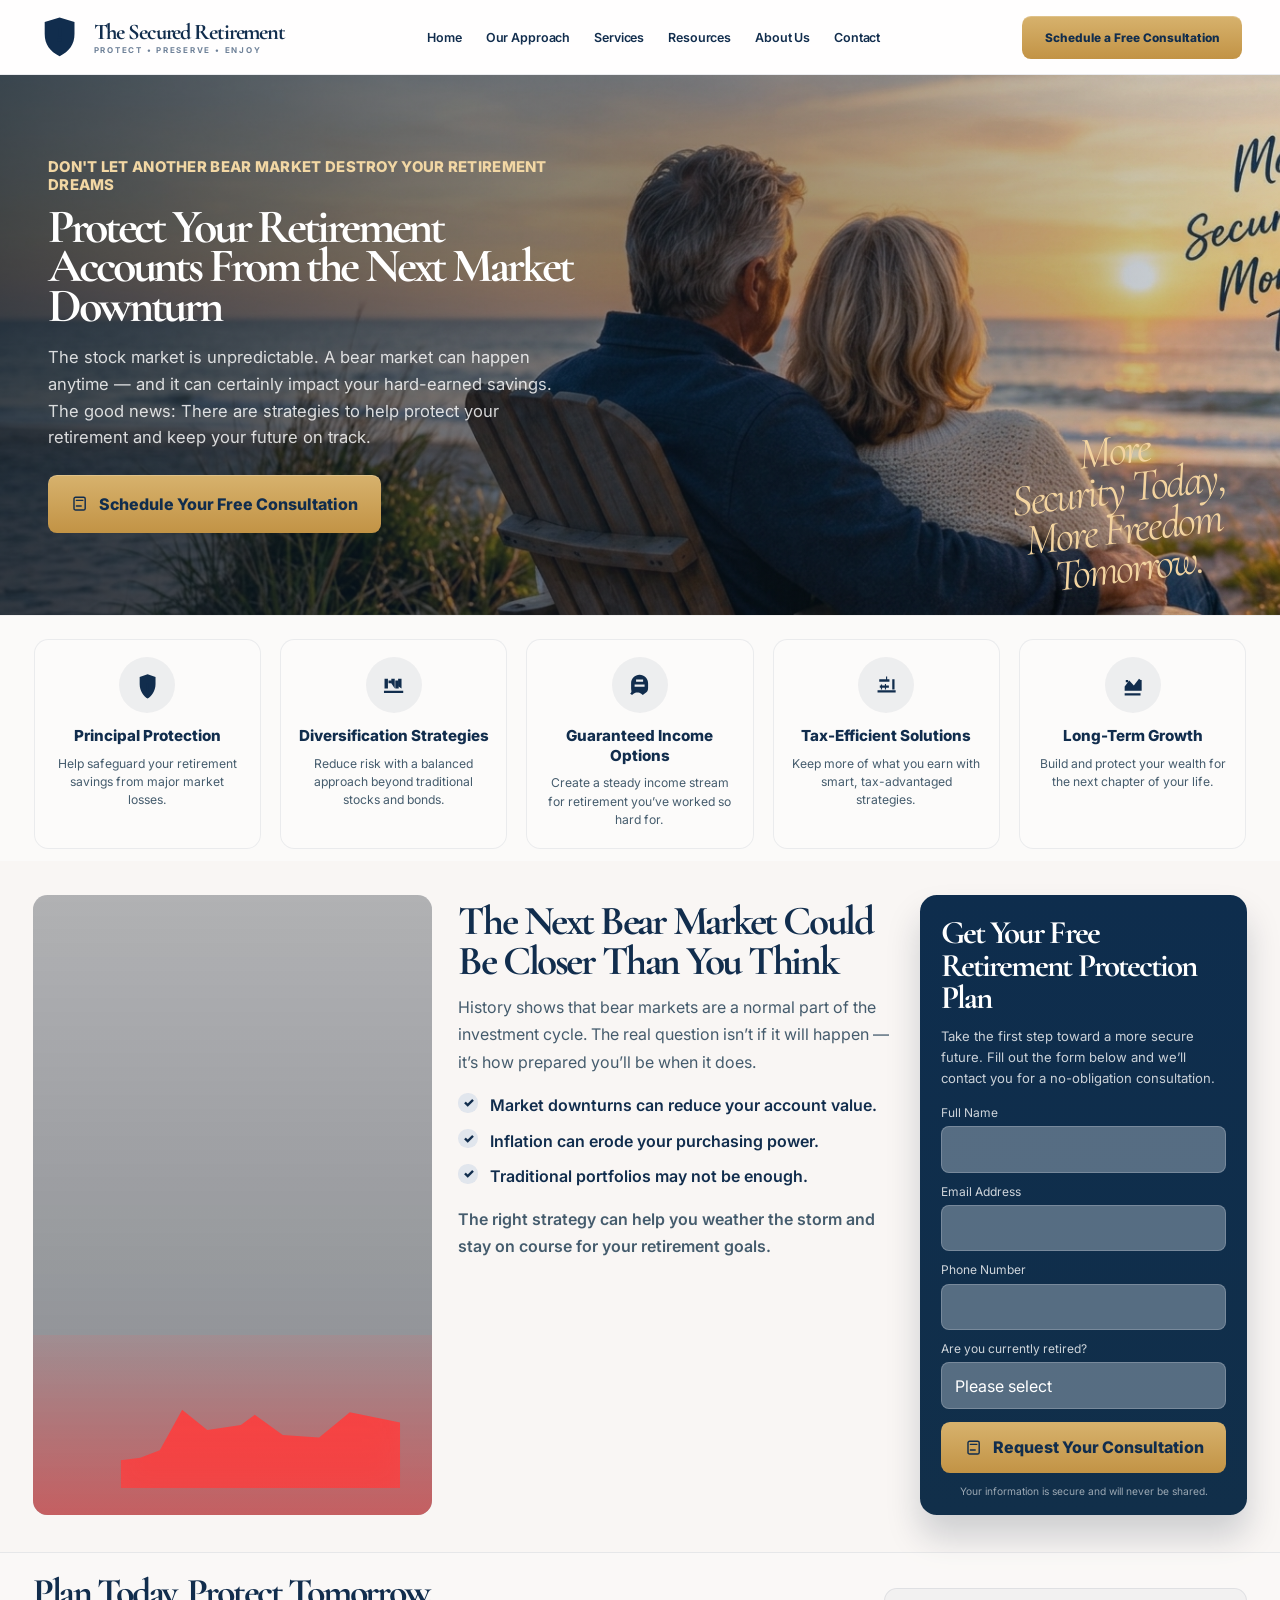
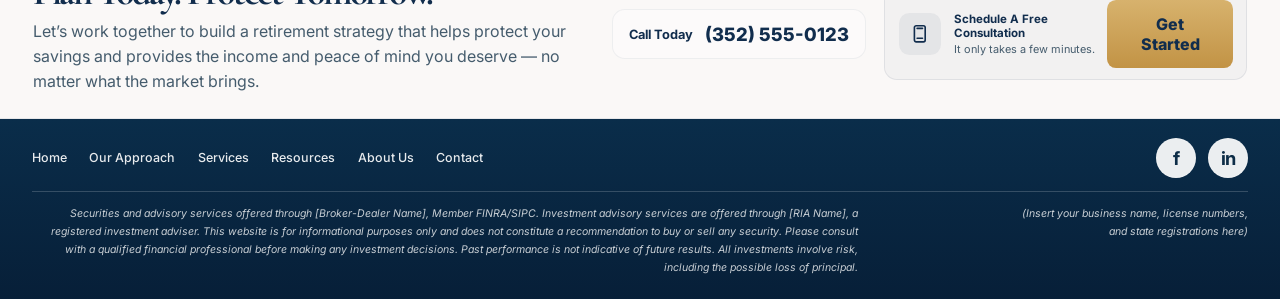
==== index.html @ 035643c9 "first commit" ====
<!DOCTYPE html>
<html lang="en">
  <head>
    <meta charset="UTF-8" />
    <meta name="viewport" content="width=device-width, initial-scale=1.0" />
    <title>The Secured Retirement</title>
    <meta
      name="description"
      content="Protect your retirement with tailored strategies, risk management, and long-term wealth planning."
    />
    <link rel="preconnect" href="https://fonts.googleapis.com" />
    <link rel="preconnect" href="https://fonts.gstatic.com" crossorigin />
    <link
      href="https://fonts.googleapis.com/css2?family=Cormorant+Garamond:wght@400;500;600;700&family=Inter:wght@400;500;600;700;800&display=swap"
      rel="stylesheet"
    />
    <link rel="stylesheet" href="styles.css" />
  </head>
  <body>
    <div class="page-shell">
      <header class="topbar">
        <div class="brand" aria-label="The Secured Retirement home">
          <div class="brand-mark" aria-hidden="true">
            <svg viewBox="0 0 58 58" role="img" aria-hidden="true">
              <path d="M29 2 49 8v16.2C49 38.2 42 47.7 29 54 16 47.7 9 38.2 9 24.2V8l20-6Zm0 9.4 12.2 3.8v11.1c0 8.8-5.6 16.2-12.2 20.1-6.6-3.9-12.2-11.3-12.2-20.1V15.2L29 11.4Z"/>
              <path d="M27 16h4v12h-4zm-1 14h6v4h-6z"/>
            </svg>
          </div>
          <div class="brand-copy">
            <span class="brand-title">The Secured Retirement</span>
            <span class="brand-tag">PROTECT • PRESERVE • ENJOY</span>
          </div>
        </div>

        <nav class="main-nav" aria-label="Main navigation">
          <a href="#">Home</a>
          <a href="#">Our Approach</a>
          <a href="#">Services</a>
          <a href="#">Resources</a>
          <a href="#">About Us</a>
          <a href="#">Contact</a>
        </nav>

        <button class="btn btn-primary btn-small" type="button">Schedule a Free Consultation</button>
      </header>

      <main>
        <section class="hero" aria-label="Retirement planning hero section">
          <div class="hero-content">
            <p class="eyebrow">DON'T LET ANOTHER BEAR MARKET DESTROY YOUR RETIREMENT DREAMS</p>
            <h1>Protect Your Retirement Accounts From the Next Market Downturn</h1>
            <p class="lead">
              The stock market is unpredictable. A bear market can happen anytime — and it can
              certainly impact your hard-earned savings. The good news: There are strategies to help
              protect your retirement and keep your future on track.
            </p>
            <button class="btn btn-primary btn-cta" type="button">
              <span class="btn-icon" aria-hidden="true">
                <svg viewBox="0 0 24 24"><path d="M7 4h10a2 2 0 0 1 2 2v12a2 2 0 0 1-2 2H7a2 2 0 0 1-2-2V6a2 2 0 0 1 2-2Zm1 4h8M8 15h6"/></svg>
              </span>
              Schedule Your Free Consultation
            </button>
          </div>

          <div class="hero-script" aria-label="More security today, more freedom tomorrow">
            More<br />
            Security Today,<br />
            More Freedom<br />
            Tomorrow.
          </div>
        </section>

        <section class="feature-strip" aria-label="Retirement protection features">
          <article class="feature-card">
            <div class="feature-icon">
              <svg viewBox="0 0 48 48"><path d="M24 4 38 9v12.5c0 11.9-7.7 21.4-14 25.5-6.3-4.1-14-13.6-14-25.5V9l14-5Zm0 10 8 3.2v7.3c0 7-4.4 12.9-8 15.8-3.6-2.9-8-8.8-8-15.8v-7.3L24 14Z"/><path d="M22 20h4v9h-4zm0 10h4v4h-4z"/></svg>
            </div>
            <h3>Principal Protection</h3>
            <p>Help safeguard your retirement savings from major market losses.</p>
          </article>

          <article class="feature-card">
            <div class="feature-icon">
              <svg viewBox="0 0 48 48"><path d="M8 29V12h6v17zm12-9V12h6v17zm12 5V12h6v17zM7 33h34v4H7z"/><path d="M15 20h6v-5h-6zm12 9h6v-14h-6z"/></svg>
            </div>
            <h3>Diversification Strategies</h3>
            <p>Reduce risk with a balanced approach beyond traditional stocks and bonds.</p>
          </article>

          <article class="feature-card">
            <div class="feature-icon">
              <svg viewBox="0 0 48 48"><path d="M24 5c8.3 0 15 6.7 15 15v8.5c0 4.6-2.2 7.1-5.9 9.6l-3.5 2.4-2.7-2.1c-1.9-1.5-4.3-2.3-6.8-2.3s-4.9.8-6.8 2.3l-2.7 2.1-3.5-2.4C11.2 35.6 9 33.1 9 28.5V20c0-8.3 6.7-15 15-15Zm-8.8 20.9h17.6v-3.8H15.2v3.8Zm2.6-8.7h12.4v-3.8H17.8v3.8Z"/></svg>
            </div>
            <h3>Guaranteed Income Options</h3>
            <p>Create a steady income stream for retirement you’ve worked so hard for.</p>
          </article>

          <article class="feature-card">
            <div class="feature-icon">
              <svg viewBox="0 0 48 48"><path d="M23 8h2v5h-2zm-9 6h2v2h-2zm20 0h2v2h-2zm-13 7h2v10h-2zm-7 1h2v9h-2zm20 0h2v9h-2zM8 32h32v4H8zm4-8h16v4H12zm-1-11h18v4H11zm23 0h4v18h-4z"/></svg>
            </div>
            <h3>Tax-Efficient Solutions</h3>
            <p>Keep more of what you earn with smart, tax-advantaged strategies.</p>
          </article>

          <article class="feature-card">
            <div class="feature-icon">
              <svg viewBox="0 0 48 48"><path d="M10 31.5v-6.1l8.1-10.4 8.1 8.8 9.1-11.8 4.7 3.5v17.5H10Zm0 6h28v4H10zm2-23.5h4.2v4.2H12zm23.8 0h4.2v4.2h-4.2z"/></svg>
            </div>
            <h3>Long-Term Growth</h3>
            <p>Build and protect your wealth for the next chapter of your life.</p>
          </article>
        </section>

        <section class="market-section" aria-label="Market risk information and consultation form">
          <div class="market-visual" aria-hidden="true">
            <div class="market-graphic"></div>
          </div>

          <div class="market-copy">
            <h2>The Next Bear Market Could Be Closer Than You Think</h2>
            <p>
              History shows that bear markets are a normal part of the investment cycle. The real
              question isn’t if it will happen — it’s how prepared you’ll be when it does.
            </p>
            <ul class="check-list">
              <li>Market downturns can reduce your account value.</li>
              <li>Inflation can erode your purchasing power.</li>
              <li>Traditional portfolios may not be enough.</li>
            </ul>
            <p class="emphasis">
              The right strategy can help you weather the storm and stay on course for your retirement
              goals.
            </p>
          </div>

          <aside class="lead-card" aria-label="Free retirement protection plan">
            <h3>Get Your Free Retirement Protection Plan</h3>
            <p>
              Take the first step toward a more secure future. Fill out the form below and we’ll
              contact you for a no-obligation consultation.
            </p>
            <form class="consultation-form">
              <label>
                <span>Full Name</span>
                <input type="text" name="name" placeholder="" />
              </label>
              <label>
                <span>Email Address</span>
                <input type="email" name="email" placeholder="" />
              </label>
              <label>
                <span>Phone Number</span>
                <input type="tel" name="phone" placeholder="" />
              </label>
              <label>
                <span>Are you currently retired?</span>
                <select name="retired">
                  <option value="" selected disabled>Please select</option>
                  <option>Yes</option>
                  <option>No</option>
                </select>
              </label>
              <button class="btn btn-primary btn-form" type="submit">
                <span class="btn-icon" aria-hidden="true">
                  <svg viewBox="0 0 24 24"><path d="M7 4h10a2 2 0 0 1 2 2v12a2 2 0 0 1-2 2H7a2 2 0 0 1-2-2V6a2 2 0 0 1 2-2Zm1 4h8M8 15h6"/></svg>
                </span>
                Request Your Consultation
              </button>
            </form>
            <small>Your information is secure and will never be shared.</small>
          </aside>
        </section>

        <section class="contact-banner" aria-label="Phone and consultation callout">
          <div class="banner-copy">
            <h2>Plan Today. Protect Tomorrow.</h2>
            <p>
              Let’s work together to build a retirement strategy that helps protect your savings and
              provides the income and peace of mind you deserve — no matter what the market brings.
            </p>
          </div>

          <div class="banner-call">
            <span class="call-label">Call Today</span>
            <a href="tel:1352550123">(352) 555-0123</a>
          </div>

          <div class="banner-cta">
            <span class="mini-icon" aria-hidden="true">
              <svg viewBox="0 0 24 24"><path d="M8 3h8a2 2 0 0 1 2 2v14a2 2 0 0 1-2 2H8a2 2 0 0 1-2-2V5a2 2 0 0 1 2-2Zm1 3h6M9 17h6"/></svg>
            </span>
            <div>
              <span class="mini-title">Schedule A Free Consultation</span>
              <span class="mini-sub">It only takes a few minutes.</span>
            </div>
            <button class="btn btn-primary btn-arrow" type="button">Get Started</button>
          </div>

        </section>
      </main>

      <footer class="site-footer">
        <div class="footer-top">
          <div class="footer-nav">
            <a href="#">Home</a>
            <a href="#">Our Approach</a>
            <a href="#">Services</a>
            <a href="#">Resources</a>
            <a href="#">About Us</a>
            <a href="#">Contact</a>
          </div>

          <div class="socials" aria-label="Social media links">
            <a href="#" aria-label="Facebook">f</a>
            <a href="#" aria-label="LinkedIn">in</a>
          </div>
        </div>

        <div class="footer-bottom">
          <div>
            <p>
              Securities and advisory services offered through [Broker-Dealer Name], Member FINRA/SIPC. Investment advisory services are offered through [RIA Name], a registered investment adviser.
              This website is for informational purposes only and does not constitute a recommendation to buy or sell any security. Please consult with a qualified financial professional before making any investment decisions.
              Past performance is not indicative of future results. All investments involve risk, including the possible loss of principal.
            </p>
          </div>

          <p>(Insert your business name, license numbers,<br />and state registrations here)</p>
        </div>
      </footer>
    </div>
  </body>
</html>
---- styles.css ----
:root {
  --bg: #e7e0d7;
  --panel: #f6f3f0;
  --navy: #112d4d;
  --navy-deep: #071d35;
  --navy-soft: #11385f;
  --gold: #c99749;
  --gold-soft: #e9c887;
  --text: #1a2a39;
  --muted: #455c6d;
  --white: #ffffff;
  --line: rgba(255, 255, 255, 0.12);
  --shadow: rgba(9, 17, 30, 0.18);
  --display-font: "Cormorant Garamond", Georgia, "Times New Roman", serif;
}

* {
  box-sizing: border-box;
}

html {
  scroll-behavior: smooth;
}

body {
  margin: 0;
  min-height: 100vh;
  background: var(--bg);
  font-family: "Inter", sans-serif;
  color: var(--text);
}

img {
  max-width: 100%;
  display: block;
}

a {
  color: inherit;
  text-decoration: none;
}

button,
input,
select {
  font: inherit;
}

.page-shell {
  max-width: 1440px;
  margin: 0 auto;
  background: var(--panel);
  box-shadow: 0 0 0 1px rgba(12, 35, 64, 0.09);
}

.topbar {
  display: flex;
  align-items: center;
  justify-content: space-between;
  gap: 1.25rem;
  padding: 1rem 2.35rem 0.95rem;
  background: rgba(255, 255, 255, 0.96);
  border-bottom: 1px solid rgba(12, 35, 64, 0.08);
}

.brand {
  display: inline-flex;
  align-items: center;
  gap: 0.8rem;
  min-width: 0;
}

.brand-mark {
  width: 2.7rem;
  height: 2.7rem;
  display: grid;
  place-items: center;
  position: relative;
}

.brand-mark svg {
  width: 100%;
  height: 100%;
  fill: var(--navy);
}

.brand-copy {
  display: flex;
  flex-direction: column;
  line-height: 1.1;
}

.brand-title {
  font-family: var(--display-font);
  font-weight: 700;
  letter-spacing: -0.05em;
  font-size: clamp(1.15rem, 1vw + 0.6rem, 1.8rem);
  color: var(--navy);
  white-space: nowrap;
}

.brand-tag {
  font-size: 0.5rem;
  letter-spacing: 0.22em;
  color: #6e8198;
  font-weight: 700;
  margin-top: 0.12rem;
  white-space: nowrap;
}

.main-nav {
  display: flex;
  align-items: center;
  justify-content: center;
  gap: 1.5rem;
  flex-wrap: wrap;
}

.main-nav a {
  font-size: 0.78rem;
  color: var(--navy);
  font-weight: 600;
  letter-spacing: -0.01em;
  position: relative;
}

.main-nav a:hover::after {
  content: "";
  position: absolute;
  left: 0;
  right: 0;
  bottom: -0.45rem;
  height: 2px;
  background: var(--gold);
}

.btn {
  display: inline-flex;
  align-items: center;
  justify-content: center;
  gap: 0.6rem;
  border: none;
  border-radius: 0.56rem;
  cursor: pointer;
  transition: transform 0.2s ease, box-shadow 0.2s ease;
}

.btn:hover {
  transform: translateY(-1px);
  box-shadow: 0 12px 22px rgba(17, 56, 95, 0.18);
}

.btn-primary {
  background: linear-gradient(180deg, #d7b26d 0%, #c29345 100%);
  color: var(--navy);
  font-weight: 800;
}

.btn-small {
  padding: 0.9rem 1.2rem;
  font-size: 0.74rem;
  min-width: 220px;
  box-shadow: inset 0 1px 0 rgba(255, 255, 255, 0.2);
}

.btn-cta {
  padding: 1.05rem 1.4rem;
  font-size: 1rem;
  min-height: 58px;
  width: auto;
  box-shadow: inset 0 1px 0 rgba(255, 255, 255, 0.2);
}

.btn-form {
  width: 100%;
  padding: 0.95rem 1.1rem;
  margin-top: 0.15rem;
}

.btn-arrow {
  padding: 0.85rem 1.35rem;
  min-width: 126px;
}

.btn-icon {
  width: 1.2rem;
  height: 1.2rem;
  display: inline-flex;
  align-items: center;
  justify-content: center;
}

.btn-icon svg {
  width: 1.2rem;
  height: 1.2rem;
  stroke: var(--navy);
  stroke-width: 1.8;
  fill: none;
  stroke-linecap: round;
  stroke-linejoin: round;
}

.hero {
  position: relative;
  min-height: 540px;
  display: flex;
  align-items: center;
  padding: 2.2rem 3rem 2.1rem;
  background:
    linear-gradient(90deg, rgba(8, 24, 38, 0.74) 0%, rgba(11, 28, 44, 0.54) 34%, rgba(17, 41, 56, 0.16) 100%),
    url("assets/MoreSecurityToday.jpg") center 72% / cover no-repeat;
}

.hero-content {
  max-width: 540px;
  color: var(--white);
  z-index: 1;
}

.eyebrow {
  margin: 0 0 0.8rem;
  font-size: 0.93rem;
  line-height: 1.2;
  max-width: 520px;
  letter-spacing: 0.02em;
  font-weight: 800;
  color: #f2d7a4;
}

.hero h1 {
  margin: 0;
  font-family: var(--display-font);
  font-size: clamp(3rem, 3vw, 5rem);
  line-height: 0.82;
  letter-spacing: -0.065em;
  font-weight: 700;
  max-width: 620px;
}

.lead {
  max-width: 520px;
  margin: 1.15rem 0 1.5rem;
  font-size: 1.04rem;
  line-height: 1.6;
  color: rgba(255, 255, 255, 0.82);
}

.hero-script {
  position: absolute;
  right: 3.2rem;
  bottom: 1.7rem;
  font-family: var(--display-font);
  font-size: clamp(2.5rem, 2vw + 1.2rem, 3.7rem);
  line-height: 0.88;
  font-style: italic;
  color: #f3d4a0;
  text-align: center;
  text-shadow: 0 0 22px rgba(255, 190, 116, 0.18);
  transform: rotate(-7deg);
  letter-spacing: -0.05em;
  z-index: 1;
}

.feature-strip {
  display: grid;
  grid-template-columns: repeat(5, minmax(0, 1fr));
  gap: 1.2rem;
  background: rgba(255, 255, 255, 0.6);
  padding: 1.4rem 2.1rem 0.8rem;
  border-top: 1px solid rgba(9, 19, 35, 0.04);
}

.feature-card {
  background: rgba(255, 255, 255, 0.28);
  border: 1px solid rgba(12, 35, 64, 0.07);
  border-radius: 0.9rem;
  padding: 1.1rem 1rem 1.15rem;
  text-align: center;
}

.feature-icon {
  width: 3.5rem;
  height: 3.5rem;
  background: rgba(12, 35, 64, 0.06);
  border-radius: 50%;
  display: grid;
  place-items: center;
  margin: 0 auto 0.8rem;
}

.feature-icon svg {
  width: 1.7rem;
  height: 1.7rem;
  fill: var(--navy);
}

.feature-card h3 {
  margin: 0 0 0.55rem;
  font-family: "Inter", sans-serif;
  font-size: 0.95rem;
  line-height: 1.3;
  color: var(--navy);
  font-weight: 800;
}

.feature-card p {
  margin: 0;
  font-size: 0.76rem;
  line-height: 1.5;
  color: var(--muted);
}

.market-section {
  display: grid;
  grid-template-columns: 1.1fr 1.2fr 0.9fr;
  gap: 1.65rem;
  padding: 2.1rem 2.05rem 2.3rem;
  background: rgba(255, 255, 255, 0.26);
}

.market-visual {
  background: linear-gradient(180deg, rgba(9, 18, 31, 0.3), rgba(9, 18, 31, 0.48)),
    url("https://images.unsplash.com/photo-1517849845537-4d257902454a?auto=format&fit=crop&w=1200&q=80") center 55% / cover no-repeat;
  min-height: 330px;
  border-radius: 0.9rem;
  overflow: hidden;
  position: relative;
}

.market-graphic {
  position: absolute;
  bottom: 0;
  left: 0;
  right: 0;
  height: 180px;
  background: linear-gradient(180deg, rgba(253, 91, 91, 0.12), rgba(248, 61, 61, 0.55));
}

.market-graphic::before {
  content: "";
  position: absolute;
  inset: 15% 8% auto auto;
  width: 70%;
  height: 70%;
  background: linear-gradient(180deg, transparent 0%, rgba(255, 63, 63, 0.9) 18%, rgba(255, 63, 63, 0.75) 100%);
  clip-path: polygon(0 78%, 7% 76%, 14% 70%, 22% 38%, 31% 54%, 43% 50%, 48% 42%, 58% 58%, 71% 60%, 82% 40%, 100% 48%, 100% 100%, 0 100%);
  filter: drop-shadow(0 0 16px rgba(226, 40, 40, 0.42));
}

.market-copy {
  padding-top: 0.45rem;
}

.market-copy h2 {
  margin: 0 0 0.8rem;
  font-family: var(--display-font);
  font-size: clamp(2.2rem, 1.6vw + 1.3rem, 3.3rem);
  line-height: 0.96;
  letter-spacing: -0.06em;
  color: var(--navy);
}

.market-copy > p {
  margin: 0 0 1.1rem;
  font-size: 1rem;
  line-height: 1.7;
  color: var(--muted);
}

.check-list {
  list-style: none;
  padding: 0;
  margin: 0 0 1.1rem;
  display: grid;
  gap: 0.72rem;
}

.check-list li {
  position: relative;
  padding-left: 2rem;
  color: var(--navy);
  font-weight: 600;
  line-height: 1.5;
}

.check-list li::before {
  content: "✓";
  position: absolute;
  left: 0;
  top: 0;
  width: 1.2rem;
  height: 1.2rem;
  display: grid;
  place-items: center;
  border-radius: 50%;
  background: rgba(21, 89, 180, 0.1);
  color: var(--navy);
  font-weight: 900;
  font-size: 0.8rem;
}

.emphasis {
  margin: 0;
  font-size: 1.12rem;
  line-height: 1.5;
  color: var(--navy);
  font-weight: 600;
}

.lead-card {
  background: linear-gradient(180deg, #0e2d4d 0%, #112f4a 100%);
  border-radius: 1.05rem;
  padding: 1.4rem 1.3rem 1.1rem;
  color: var(--white);
  box-shadow: 0 22px 34px rgba(11, 28, 48, 0.18);
}

.lead-card h3 {
  margin: 0 0 0.75rem;
  font-family: var(--display-font);
  font-size: clamp(1.8rem, 1.2vw + 1.1rem, 2.8rem);
  line-height: 0.98;
  letter-spacing: -0.06em;
  color: var(--white);
}

.lead-card p {
  margin: 0 0 1rem;
  font-size: 0.82rem;
  line-height: 1.6;
  color: rgba(255, 255, 255, 0.78);
}

.consultation-form {
  display: grid;
  gap: 0.7rem;
}

.consultation-form label {
  display: grid;
  gap: 0.38rem;
  font-size: 0.875rem;
  color: #eff6ff;
}

.consultation-form span {
  font-size: 0.75rem;
  color: rgba(255, 255, 255, 0.8);
}

.consultation-form input,
.consultation-form select {
  height: 2.9rem;
  width: 100%;
  border: 1px solid rgba(255, 255, 255, 0.2);
  border-radius: 0.5rem;
  background: rgba(236, 242, 249, 0.32);
  color: var(--white);
  padding: 0.72rem 0.8rem;
  font-size: 1rem;
  line-height: 1.4;
  outline: none;
}

.consultation-form input:focus,
.consultation-form select:focus {
  border-color: var(--gold-soft);
  box-shadow: 0 0 0 2px rgba(233, 200, 135, 0.24);
}

.consultation-form input::placeholder {
  color: rgba(255, 255, 255, 0.76);
}

.consultation-form select {
  appearance: none;
}

.lead-card small {
  display: block;
  margin-top: 0.8rem;
  font-size: 0.64rem;
  color: rgba(255, 255, 255, 0.58);
  text-align: center;
}

.contact-banner {
  position: relative;
  display: grid;
  grid-template-columns: 1.7fr auto 1.1fr;
  align-items: center;
  gap: 1.1rem;
  background: rgba(255, 255, 255, 0.42);
  border-top: 1px solid rgba(12, 35, 64, 0.08);
  border-bottom: 1px solid rgba(12, 35, 64, 0.08);
  padding: 1.35rem 2.05rem 1.5rem;
}

.banner-copy {
  display: flex;
  flex-direction: column;
  justify-content: center;
}

.banner-copy h2 {
  margin: 0 0 0.55rem;
  font-family: var(--display-font);
  font-size: clamp(2.2rem, 1.7vw + 1rem, 3.2rem);
  line-height: 0.96;
  letter-spacing: -0.06em;
  color: var(--navy);
}

.banner-copy p {
  margin: 0;
  color: var(--muted);
  line-height: 1.55;
  max-width: 560px;
}

.banner-call {
  display: flex;
  align-items: center;
  gap: 0.75rem;
  padding: 0.8rem 1rem;
  background: rgba(255, 255, 255, 0.35);
  border-radius: 0.8rem;
  border: 1px solid rgba(12, 35, 64, 0.06);
}

.call-label {
  display: block;
  font-size: 0.8rem;
  color: var(--navy);
  font-weight: 700;
}

.banner-call a {
  color: var(--navy);
  font-size: 1.15rem;
  font-weight: 800;
}

.banner-cta {
  display: flex;
  align-items: center;
  gap: 0.8rem;
  justify-self: end;
  max-width: 420px;
  width: 100%;
  padding: 0.7rem 0.8rem 0.7rem 0.9rem;
  border-radius: 0.8rem;
  background: rgba(12, 35, 64, 0.03);
  border: 1px solid rgba(12, 35, 64, 0.08);
}

.mini-icon {
  width: 2.6rem;
  height: 2.6rem;
  background: rgba(12, 35, 64, 0.06);
  border-radius: 0.65rem;
  display: grid;
  place-items: center;
  flex-shrink: 0;
}

.mini-icon svg {
  width: 1.35rem;
  height: 1.35rem;
  stroke: var(--navy);
  stroke-width: 1.8;
  fill: none;
  stroke-linecap: round;
  stroke-linejoin: round;
}

.mini-title {
  display: block;
  color: var(--navy);
  font-weight: 700;
  font-size: 0.72rem;
}

.mini-sub {
  display: block;
  color: var(--muted);
  font-size: 0.68rem;
  margin-top: 0.15rem;
}

.site-footer {
  background: linear-gradient(180deg, #0a2d4a 0%, #071f38 100%);
  color: rgba(255, 255, 255, 0.7);
  padding: 1.2rem 2rem 1.4rem;
}

.footer-top {
  display: flex;
  align-items: center;
  justify-content: space-between;
  gap: 1rem;
  padding-bottom: 0.8rem;
  border-bottom: 1px solid rgba(255, 255, 255, 0.18);
}

.footer-nav {
  display: flex;
  flex-wrap: wrap;
  align-items: center;
  gap: 1.4rem;
  font-size: 0.78rem;
  color: rgba(255, 255, 255, 0.9);
}

.footer-nav a {
  font-weight: 500;
}

.socials {
  display: flex;
  align-items: center;
  gap: 0.75rem;
}

.socials a {
  width: 2.5rem;
  height: 2.5rem;
  display: grid;
  place-items: center;
  border-radius: 50%;
  background: rgba(255, 255, 255, 0.92);
  color: #0d2d47;
  font-weight: 700;
  font-size: 1.15rem;
  line-height: 1;
  border: 1px solid rgba(255, 255, 255, 0.18);
}

.socials a:last-child {
  font-size: 1.15rem;
  letter-spacing: -0.06em;
}

.footer-bottom {
  display: grid;
  grid-template-columns: 1.8fr 0.8fr;
  gap: 1.4rem;
  padding-top: 0.82rem;
  align-items: start;
}

.footer-bottom p {
  margin: 0;
  font-size: 0.66rem;
  line-height: 1.7;
  color: rgba(255, 255, 255, 0.76);
  text-align: left;
}

.footer-bottom p:last-child {
  text-align: right;
  font-style: italic;
  color: rgba(255, 255, 255, 0.78);
}

@media (max-width: 1180px) {
  .topbar {
    flex-wrap: wrap;
    justify-content: center;
    text-align: center;
  }

  .market-section {
    grid-template-columns: 1fr;
  }

  .contact-banner {
    grid-template-columns: 1fr;
    gap: 1.2rem;
    text-align: center;
  }

  .banner-cta {
    justify-self: center;
  }

}

@media (max-width: 920px) {
  .feature-strip {
    grid-template-columns: repeat(2, minmax(0, 1fr));
  }

  .hero {
    min-height: 460px;
  }

  .hero-script {
    right: 1.5rem;
    bottom: 1rem;
  }
}

@media (max-width: 640px) {
  .topbar,
  .hero,
  .feature-strip,
  .market-section,
  .contact-banner,
  .site-footer {
    padding-left: 1rem;
    padding-right: 1rem;
  }

  .main-nav {
    gap: 0.8rem 1.2rem;
  }

  .brand-title {
    white-space: normal;
  }

  .brand-tag {
    letter-spacing: 0.12em;
  }

  .hero {
    padding-top: 1.4rem;
    padding-bottom: 1.5rem;
  }

  .hero-content {
    max-width: 100%;
  }

  .hero-script {
    position: static;
    transform: none;
    margin-top: 1rem;
    text-align: left;
  }

  .feature-strip {
    grid-template-columns: 1fr;
  }

  .btn-small,
  .btn-cta,
  .btn-form {
    width: 100%;
  }

  .topbar {
    padding-bottom: 1rem;
  }

  .footer-top {
    flex-direction: column;
    align-items: flex-start;
  }
}
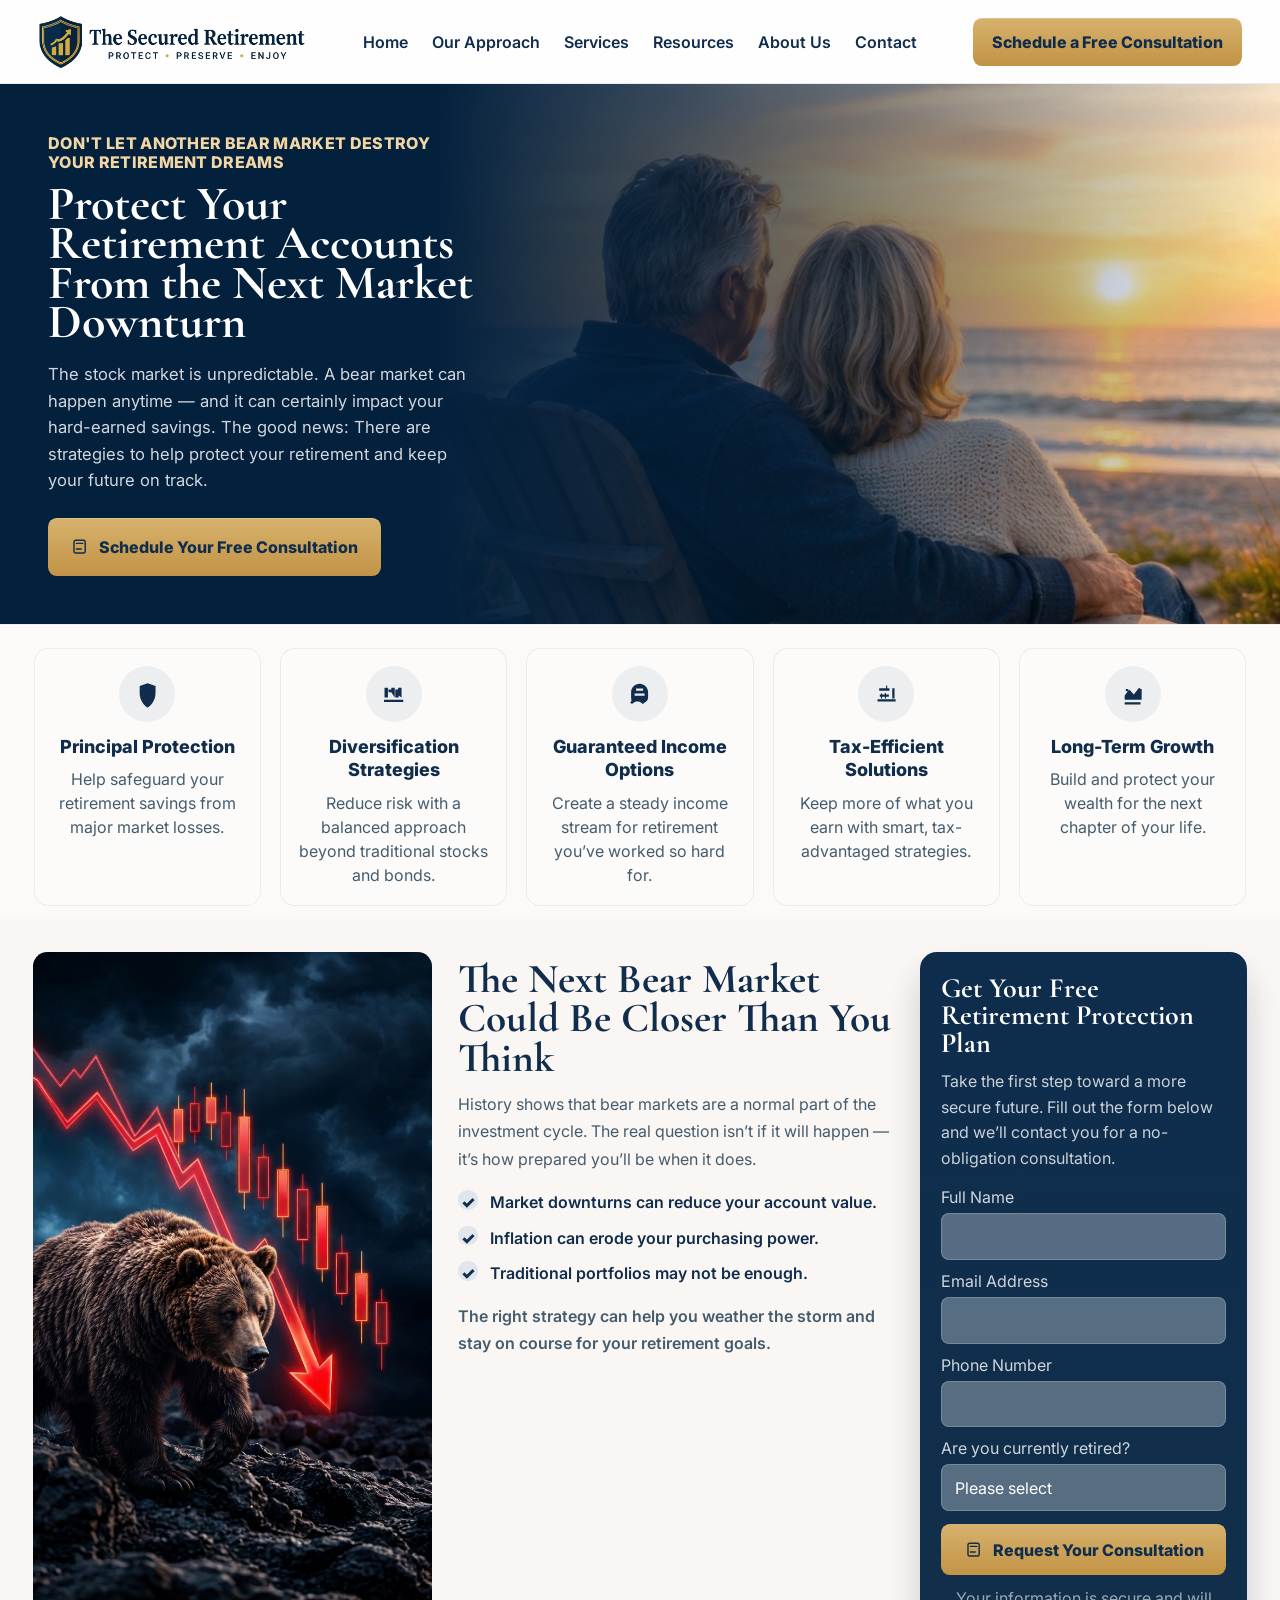
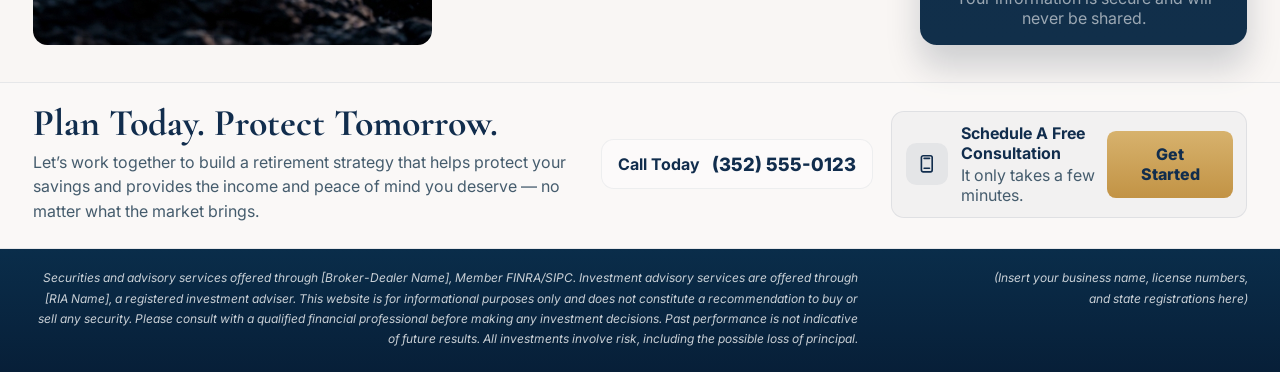
==== commit a1b8b001: "round2" ====
--- a/index.html
+++ b/index.html
@@ -19,20 +19,27 @@
   <body>
     <div class="page-shell">
       <header class="topbar">
-        <div class="brand" aria-label="The Secured Retirement home">
-          <div class="brand-mark" aria-hidden="true">
-            <svg viewBox="0 0 58 58" role="img" aria-hidden="true">
-              <path d="M29 2 49 8v16.2C49 38.2 42 47.7 29 54 16 47.7 9 38.2 9 24.2V8l20-6Zm0 9.4 12.2 3.8v11.1c0 8.8-5.6 16.2-12.2 20.1-6.6-3.9-12.2-11.3-12.2-20.1V15.2L29 11.4Z"/>
-              <path d="M27 16h4v12h-4zm-1 14h6v4h-6z"/>
-            </svg>
-          </div>
-          <div class="brand-copy">
-            <span class="brand-title">The Secured Retirement</span>
-            <span class="brand-tag">PROTECT • PRESERVE • ENJOY</span>
-          </div>
-        </div>
-
-        <nav class="main-nav" aria-label="Main navigation">
+        <a class="brand" href="index.html" aria-label="The Secured Retirement home">
+          <img
+            src="assets/The_Secured_Retirement.png"
+            alt="The Secured Retirement"
+            class="brand-logo"
+          />
+        </a>
+
+        <button
+          class="menu-toggle"
+          type="button"
+          aria-expanded="false"
+          aria-controls="main-nav"
+          aria-label="Open navigation menu"
+        >
+          <span aria-hidden="true"></span>
+          <span aria-hidden="true"></span>
+          <span aria-hidden="true"></span>
+        </button>
+
+        <nav class="main-nav" id="main-nav" aria-label="Main navigation">
           <a href="#">Home</a>
           <a href="#">Our Approach</a>
           <a href="#">Services</a>
@@ -46,6 +53,7 @@
 
       <main>
         <section class="hero" aria-label="Retirement planning hero section">
+          <div class="hero-photo-overlay" aria-hidden="true"></div>
           <div class="hero-content">
             <p class="eyebrow">DON'T LET ANOTHER BEAR MARKET DESTROY YOUR RETIREMENT DREAMS</p>
             <h1>Protect Your Retirement Accounts From the Next Market Downturn</h1>
@@ -61,13 +69,6 @@
               Schedule Your Free Consultation
             </button>
           </div>
-
-          <div class="hero-script" aria-label="More security today, more freedom tomorrow">
-            More<br />
-            Security Today,<br />
-            More Freedom<br />
-            Tomorrow.
-          </div>
         </section>
 
         <section class="feature-strip" aria-label="Retirement protection features">
@@ -113,9 +114,7 @@
         </section>
 
         <section class="market-section" aria-label="Market risk information and consultation form">
-          <div class="market-visual" aria-hidden="true">
-            <div class="market-graphic"></div>
-          </div>
+          <div class="market-visual" aria-hidden="true"></div>
 
           <div class="market-copy">
             <h2>The Next Bear Market Could Be Closer Than You Think</h2>
@@ -201,22 +200,6 @@
       </main>
 
       <footer class="site-footer">
-        <div class="footer-top">
-          <div class="footer-nav">
-            <a href="#">Home</a>
-            <a href="#">Our Approach</a>
-            <a href="#">Services</a>
-            <a href="#">Resources</a>
-            <a href="#">About Us</a>
-            <a href="#">Contact</a>
-          </div>
-
-          <div class="socials" aria-label="Social media links">
-            <a href="#" aria-label="Facebook">f</a>
-            <a href="#" aria-label="LinkedIn">in</a>
-          </div>
-        </div>
-
         <div class="footer-bottom">
           <div>
             <p>
@@ -230,5 +213,21 @@
         </div>
       </footer>
     </div>
+    <script>
+      (function () {
+        var toggle = document.querySelector(".menu-toggle");
+        var nav = document.getElementById("main-nav");
+        if (!toggle || !nav) return;
+
+        toggle.addEventListener("click", function () {
+          var isOpen = nav.classList.toggle("is-open");
+          toggle.setAttribute("aria-expanded", isOpen ? "true" : "false");
+          toggle.setAttribute(
+            "aria-label",
+            isOpen ? "Close navigation menu" : "Open navigation menu"
+          );
+        });
+      })();
+    </script>
   </body>
 </html>
--- a/styles.css
+++ b/styles.css
@@ -66,46 +66,15 @@
 .brand {
   display: inline-flex;
   align-items: center;
-  gap: 0.8rem;
   min-width: 0;
 }
 
-.brand-mark {
-  width: 2.7rem;
-  height: 2.7rem;
-  display: grid;
-  place-items: center;
-  position: relative;
-}
-
-.brand-mark svg {
-  width: 100%;
-  height: 100%;
-  fill: var(--navy);
-}
-
-.brand-copy {
-  display: flex;
-  flex-direction: column;
-  line-height: 1.1;
-}
-
-.brand-title {
-  font-family: var(--display-font);
-  font-weight: 700;
-  letter-spacing: -0.05em;
-  font-size: clamp(1.15rem, 1vw + 0.6rem, 1.8rem);
-  color: var(--navy);
-  white-space: nowrap;
-}
-
-.brand-tag {
-  font-size: 0.5rem;
-  letter-spacing: 0.22em;
-  color: #6e8198;
-  font-weight: 700;
-  margin-top: 0.12rem;
-  white-space: nowrap;
+.brand-logo {
+  display: block;
+  width: auto;
+  height: auto;
+  max-height: 52px;
+  max-width: 100%;
 }
 
 .main-nav {
@@ -117,10 +86,10 @@
 }
 
 .main-nav a {
-  font-size: 0.78rem;
+  font-size: 1rem;
   color: var(--navy);
   font-weight: 600;
-  letter-spacing: -0.01em;
+  letter-spacing: normal;
   position: relative;
 }
 
@@ -134,6 +103,28 @@
   background: var(--gold);
 }
 
+.menu-toggle {
+  display: none;
+  align-items: center;
+  justify-content: center;
+  flex-direction: column;
+  gap: 5px;
+  width: 44px;
+  height: 44px;
+  padding: 0;
+  border: 0;
+  background: transparent;
+  cursor: pointer;
+}
+
+.menu-toggle span {
+  display: block;
+  width: 22px;
+  height: 2px;
+  background: var(--navy);
+  border-radius: 2px;
+}
+
 .btn {
   display: inline-flex;
   align-items: center;
@@ -158,7 +149,7 @@
 
 .btn-small {
   padding: 0.9rem 1.2rem;
-  font-size: 0.74rem;
+  font-size: 1rem;
   min-width: 220px;
   box-shadow: inset 0 1px 0 rgba(255, 255, 255, 0.2);
 }
@@ -206,20 +197,26 @@
   display: flex;
   align-items: center;
   padding: 2.2rem 3rem 2.1rem;
-  background:
-    linear-gradient(90deg, rgba(8, 24, 38, 0.74) 0%, rgba(11, 28, 44, 0.54) 34%, rgba(17, 41, 56, 0.16) 100%),
-    url("assets/MoreSecurityToday.jpg") center 72% / cover no-repeat;
+  background: url("assets/MoreSecurityToday.jpg") 55% center / cover no-repeat;
+}
+
+.hero-photo-overlay {
+  position: absolute;
+  inset: 0;
+  background: linear-gradient(90deg, #03203d 0%, #03203d 34%, transparent 100%);
+  pointer-events: none;
 }
 
 .hero-content {
-  max-width: 540px;
+  position: relative;
+  max-width: 430px;
   color: var(--white);
   z-index: 1;
 }
 
 .eyebrow {
   margin: 0 0 0.8rem;
-  font-size: 0.93rem;
+  font-size: 16px;
   line-height: 1.2;
   max-width: 520px;
   letter-spacing: 0.02em;
@@ -232,7 +229,7 @@
   font-family: var(--display-font);
   font-size: clamp(3rem, 3vw, 5rem);
   line-height: 0.82;
-  letter-spacing: -0.065em;
+  letter-spacing: normal;
   font-weight: 700;
   max-width: 620px;
 }
@@ -245,22 +242,6 @@
   color: rgba(255, 255, 255, 0.82);
 }
 
-.hero-script {
-  position: absolute;
-  right: 3.2rem;
-  bottom: 1.7rem;
-  font-family: var(--display-font);
-  font-size: clamp(2.5rem, 2vw + 1.2rem, 3.7rem);
-  line-height: 0.88;
-  font-style: italic;
-  color: #f3d4a0;
-  text-align: center;
-  text-shadow: 0 0 22px rgba(255, 190, 116, 0.18);
-  transform: rotate(-7deg);
-  letter-spacing: -0.05em;
-  z-index: 1;
-}
-
 .feature-strip {
   display: grid;
   grid-template-columns: repeat(5, minmax(0, 1fr));
@@ -297,7 +278,7 @@
 .feature-card h3 {
   margin: 0 0 0.55rem;
   font-family: "Inter", sans-serif;
-  font-size: 0.95rem;
+  font-size: 1.125rem;
   line-height: 1.3;
   color: var(--navy);
   font-weight: 800;
@@ -305,7 +286,7 @@
 
 .feature-card p {
   margin: 0;
-  font-size: 0.76rem;
+  font-size: 1rem;
   line-height: 1.5;
   color: var(--muted);
 }
@@ -319,32 +300,11 @@
 }
 
 .market-visual {
-  background: linear-gradient(180deg, rgba(9, 18, 31, 0.3), rgba(9, 18, 31, 0.48)),
-    url("https://images.unsplash.com/photo-1517849845537-4d257902454a?auto=format&fit=crop&w=1200&q=80") center 55% / cover no-repeat;
+  background: url("assets/market_bear_port.jpg") right 55% / cover no-repeat;
   min-height: 330px;
   border-radius: 0.9rem;
   overflow: hidden;
   position: relative;
-}
-
-.market-graphic {
-  position: absolute;
-  bottom: 0;
-  left: 0;
-  right: 0;
-  height: 180px;
-  background: linear-gradient(180deg, rgba(253, 91, 91, 0.12), rgba(248, 61, 61, 0.55));
-}
-
-.market-graphic::before {
-  content: "";
-  position: absolute;
-  inset: 15% 8% auto auto;
-  width: 70%;
-  height: 70%;
-  background: linear-gradient(180deg, transparent 0%, rgba(255, 63, 63, 0.9) 18%, rgba(255, 63, 63, 0.75) 100%);
-  clip-path: polygon(0 78%, 7% 76%, 14% 70%, 22% 38%, 31% 54%, 43% 50%, 48% 42%, 58% 58%, 71% 60%, 82% 40%, 100% 48%, 100% 100%, 0 100%);
-  filter: drop-shadow(0 0 16px rgba(226, 40, 40, 0.42));
 }
 
 .market-copy {
@@ -356,7 +316,7 @@
   font-family: var(--display-font);
   font-size: clamp(2.2rem, 1.6vw + 1.3rem, 3.3rem);
   line-height: 0.96;
-  letter-spacing: -0.06em;
+  letter-spacing: normal;
   color: var(--navy);
 }
 
@@ -396,7 +356,7 @@
   background: rgba(21, 89, 180, 0.1);
   color: var(--navy);
   font-weight: 900;
-  font-size: 0.8rem;
+  font-size: 1rem;
 }
 
 .emphasis {
@@ -418,15 +378,15 @@
 .lead-card h3 {
   margin: 0 0 0.75rem;
   font-family: var(--display-font);
-  font-size: clamp(1.8rem, 1.2vw + 1.1rem, 2.8rem);
+  font-size: 1.75rem;
   line-height: 0.98;
-  letter-spacing: -0.06em;
+  letter-spacing: normal;
   color: var(--white);
 }
 
 .lead-card p {
   margin: 0 0 1rem;
-  font-size: 0.82rem;
+  font-size: 1rem;
   line-height: 1.6;
   color: rgba(255, 255, 255, 0.78);
 }
@@ -439,12 +399,12 @@
 .consultation-form label {
   display: grid;
   gap: 0.38rem;
-  font-size: 0.875rem;
+  font-size: 1rem;
   color: #eff6ff;
 }
 
 .consultation-form span {
-  font-size: 0.75rem;
+  font-size: 1rem;
   color: rgba(255, 255, 255, 0.8);
 }
 
@@ -474,12 +434,17 @@
 
 .consultation-form select {
   appearance: none;
+  color: #fff;
+}
+
+.consultation-form select option {
+  color: #000;
 }
 
 .lead-card small {
   display: block;
   margin-top: 0.8rem;
-  font-size: 0.64rem;
+  font-size: 1rem;
   color: rgba(255, 255, 255, 0.58);
   text-align: center;
 }
@@ -507,7 +472,7 @@
   font-family: var(--display-font);
   font-size: clamp(2.2rem, 1.7vw + 1rem, 3.2rem);
   line-height: 0.96;
-  letter-spacing: -0.06em;
+  letter-spacing: normal;
   color: var(--navy);
 }
 
@@ -530,7 +495,7 @@
 
 .call-label {
   display: block;
-  font-size: 0.8rem;
+  font-size: 1rem;
   color: var(--navy);
   font-weight: 700;
 }
@@ -578,13 +543,13 @@
   display: block;
   color: var(--navy);
   font-weight: 700;
-  font-size: 0.72rem;
+  font-size: 1rem;
 }
 
 .mini-sub {
   display: block;
   color: var(--muted);
-  font-size: 0.68rem;
+  font-size: 1rem;
   margin-top: 0.15rem;
 }
 
@@ -594,64 +559,16 @@
   padding: 1.2rem 2rem 1.4rem;
 }
 
-.footer-top {
-  display: flex;
-  align-items: center;
-  justify-content: space-between;
-  gap: 1rem;
-  padding-bottom: 0.8rem;
-  border-bottom: 1px solid rgba(255, 255, 255, 0.18);
-}
-
-.footer-nav {
-  display: flex;
-  flex-wrap: wrap;
-  align-items: center;
-  gap: 1.4rem;
-  font-size: 0.78rem;
-  color: rgba(255, 255, 255, 0.9);
-}
-
-.footer-nav a {
-  font-weight: 500;
-}
-
-.socials {
-  display: flex;
-  align-items: center;
-  gap: 0.75rem;
-}
-
-.socials a {
-  width: 2.5rem;
-  height: 2.5rem;
-  display: grid;
-  place-items: center;
-  border-radius: 50%;
-  background: rgba(255, 255, 255, 0.92);
-  color: #0d2d47;
-  font-weight: 700;
-  font-size: 1.15rem;
-  line-height: 1;
-  border: 1px solid rgba(255, 255, 255, 0.18);
-}
-
-.socials a:last-child {
-  font-size: 1.15rem;
-  letter-spacing: -0.06em;
-}
-
 .footer-bottom {
   display: grid;
   grid-template-columns: 1.8fr 0.8fr;
   gap: 1.4rem;
-  padding-top: 0.82rem;
   align-items: start;
 }
 
 .footer-bottom p {
   margin: 0;
-  font-size: 0.66rem;
+  font-size: 0.75rem;
   line-height: 1.7;
   color: rgba(255, 255, 255, 0.76);
   text-align: left;
@@ -674,6 +591,10 @@
     grid-template-columns: 1fr;
   }
 
+  .market-visual {
+    min-height: 220px;
+  }
+
   .contact-banner {
     grid-template-columns: 1fr;
     gap: 1.2rem;
@@ -683,27 +604,143 @@
   .banner-cta {
     justify-self: center;
   }
-
+}
+
+@media (max-width: 1200px) {
+  .topbar .btn-small {
+    display: none;
+  }
+}
+
+@media (max-width: 991px) {
+  .topbar {
+    position: relative;
+    display: flex;
+    justify-content: space-between;
+    align-items: center;
+    flex-wrap: nowrap;
+    height: 68px;
+    padding: 0 20px;
+    text-align: left;
+    border-bottom: 1px solid #e2e8f0;
+  }
+
+  .brand-logo {
+    max-height: 42px;
+  }
+
+  .menu-toggle {
+    display: inline-flex;
+  }
+
+  .main-nav {
+    display: none;
+    position: absolute;
+    top: 100%;
+    left: 0;
+    right: 0;
+    background: #ffffff;
+    flex-direction: column;
+    align-items: stretch;
+    gap: 0;
+    border-top: 1px solid #e2e8f0;
+    border-bottom: 1px solid #e2e8f0;
+    box-shadow: 0 8px 20px rgba(17, 45, 77, 0.08);
+    z-index: 20;
+  }
+
+  .main-nav.is-open {
+    display: block;
+  }
+
+  .main-nav a {
+    display: block;
+    padding: 14px 20px;
+    border-bottom: 1px solid #f1f5f9;
+    font-size: 1rem;
+  }
+
+  .main-nav a:last-child {
+    border-bottom: 0;
+  }
+
+  .main-nav a:hover::after {
+    display: none;
+  }
+
+  .hero {
+    min-height: auto;
+    display: flex;
+    flex-direction: column;
+    align-items: stretch;
+    padding: 0 0 2rem;
+    background: #03203d;
+  }
+
+  .hero-photo-overlay {
+    position: relative;
+    inset: auto;
+    width: 100%;
+    height: 300px;
+    background:
+      linear-gradient(180deg, transparent 45%, #03203d 100%),
+      url("assets/MoreSecurityToday.jpg") 75% 25% / cover no-repeat;
+  }
+
+  .hero-content {
+    max-width: 530px;
+    margin: -24px auto 0;
+    padding: 0 1.25rem;
+    text-align: center;
+    z-index: 1;
+  }
+
+  .eyebrow {
+    margin: 0 0 0.85rem;
+    max-width: none;
+    font-size: 16px;
+    line-height: 1.4;
+    letter-spacing: 0.08em;
+    text-transform: uppercase;
+    color: #e5b869;
+  }
+
+  .hero h1 {
+    max-width: none;
+    font-size: 32px;
+    line-height: 1.2;
+    letter-spacing: normal;
+  }
+
+  .lead {
+    max-width: none;
+    margin: 1rem 0 1.35rem;
+    font-size: 1rem;
+    line-height: 1.6;
+    color: #dbe4ee;
+  }
+
+  .hero .btn-cta {
+    width: 100%;
+    max-width: 380px;
+    margin: 0 auto;
+    padding: 16px 1.25rem;
+    background: #dca852;
+    color: var(--navy);
+  }
+
+  .market-visual {
+    background: url("assets/market_bear_land.jpg") 60% 55% / cover no-repeat;
+  }
 }
 
 @media (max-width: 920px) {
   .feature-strip {
     grid-template-columns: repeat(2, minmax(0, 1fr));
   }
-
-  .hero {
-    min-height: 460px;
-  }
-
-  .hero-script {
-    right: 1.5rem;
-    bottom: 1rem;
-  }
 }
 
 @media (max-width: 640px) {
-  .topbar,
-  .hero,
   .feature-strip,
   .market-section,
   .contact-banner,
@@ -712,50 +749,43 @@
     padding-right: 1rem;
   }
 
-  .main-nav {
-    gap: 0.8rem 1.2rem;
-  }
-
-  .brand-title {
-    white-space: normal;
-  }
-
-  .brand-tag {
-    letter-spacing: 0.12em;
-  }
-
-  .hero {
-    padding-top: 1.4rem;
-    padding-bottom: 1.5rem;
-  }
-
-  .hero-content {
-    max-width: 100%;
-  }
-
-  .hero-script {
-    position: static;
-    transform: none;
-    margin-top: 1rem;
-    text-align: left;
-  }
 
   .feature-strip {
     grid-template-columns: 1fr;
   }
 
   .btn-small,
-  .btn-cta,
   .btn-form {
     width: 100%;
-  }
-
-  .topbar {
-    padding-bottom: 1rem;
-  }
-
-  .footer-top {
-    flex-direction: column;
-    align-items: flex-start;
-  }
-}
+    min-width: 0;
+  }
+
+
+  .banner-call,
+  .banner-cta {
+    width: 100%;
+    max-width: 100%;
+  }
+}
+
+@media (max-width: 480px) {
+  .hero {
+    padding-bottom: 1.5rem;
+  }
+
+  .hero-photo-overlay {
+    height: 240px;
+  }
+
+  .hero-content {
+    padding: 0 1rem;
+  }
+
+  .hero h1 {
+    font-size: 28px;
+  }
+
+  .hero .btn-cta {
+    max-width: 100%;
+  }
+}
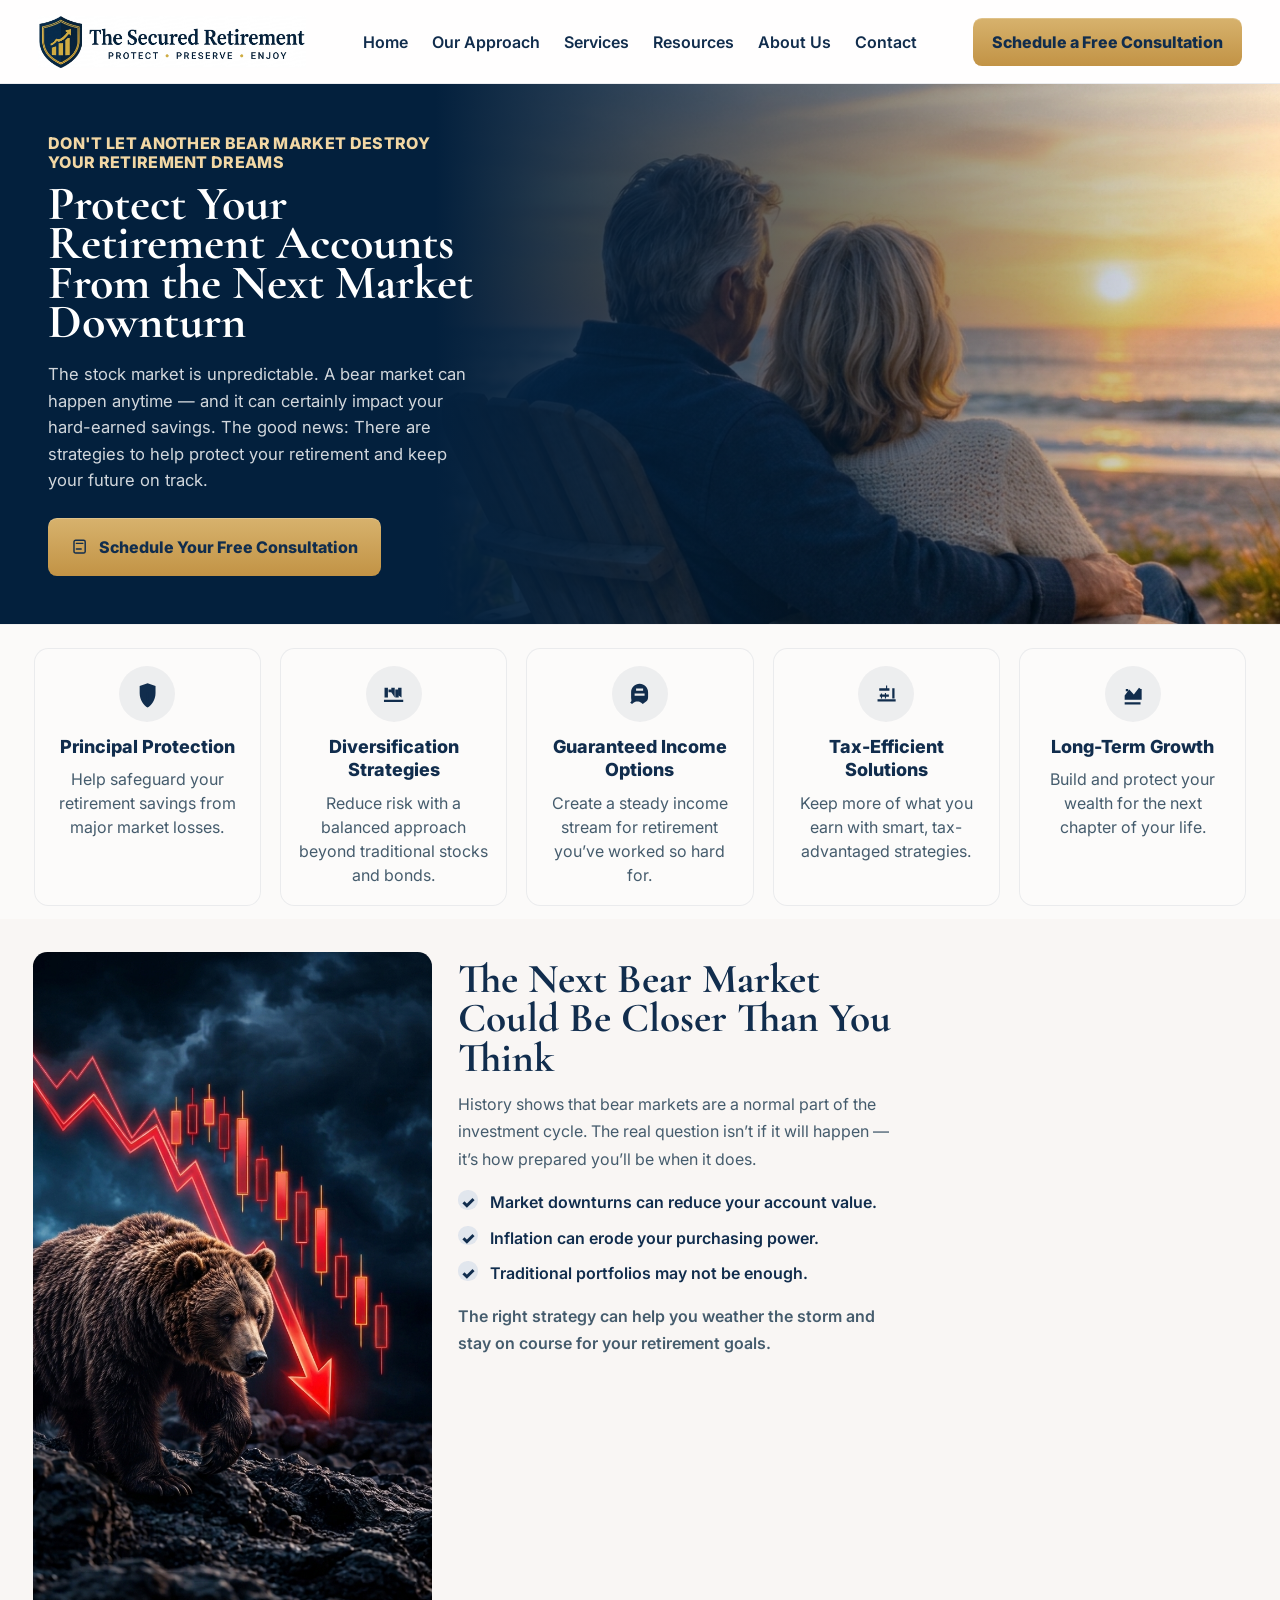
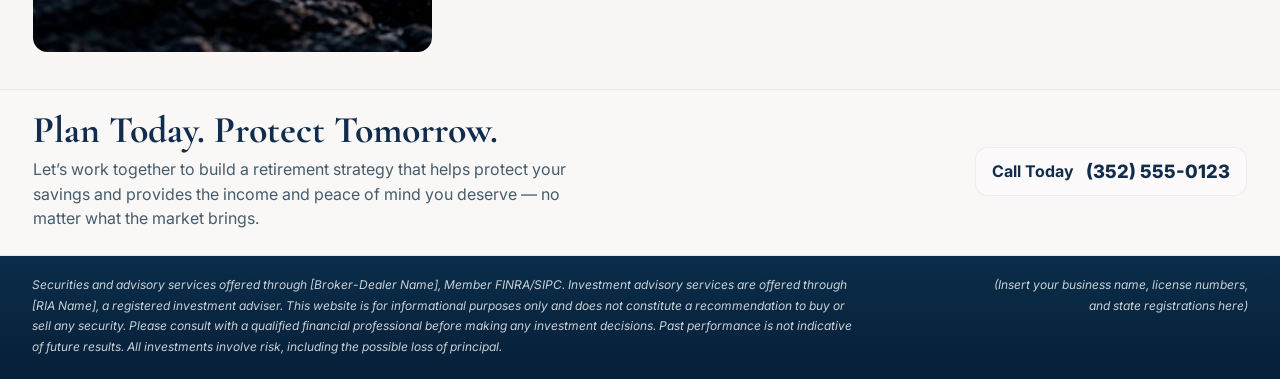
==== commit 1659c0fc: "calendly" ====
--- a/index.html
+++ b/index.html
@@ -48,7 +48,7 @@
           <a href="#">Contact</a>
         </nav>
 
-        <button class="btn btn-primary btn-small" type="button">Schedule a Free Consultation</button>
+        <a class="btn btn-primary btn-small" href="#lead-card">Schedule a Free Consultation</a>
       </header>
 
       <main>
@@ -62,12 +62,12 @@
               certainly impact your hard-earned savings. The good news: There are strategies to help
               protect your retirement and keep your future on track.
             </p>
-            <button class="btn btn-primary btn-cta" type="button">
+            <a class="btn btn-primary btn-cta" href="#lead-card">
               <span class="btn-icon" aria-hidden="true">
                 <svg viewBox="0 0 24 24"><path d="M7 4h10a2 2 0 0 1 2 2v12a2 2 0 0 1-2 2H7a2 2 0 0 1-2-2V6a2 2 0 0 1 2-2Zm1 4h8M8 15h6"/></svg>
               </span>
               Schedule Your Free Consultation
-            </button>
+            </a>
           </div>
         </section>
 
@@ -133,42 +133,10 @@
             </p>
           </div>
 
-          <aside class="lead-card" aria-label="Free retirement protection plan">
-            <h3>Get Your Free Retirement Protection Plan</h3>
-            <p>
-              Take the first step toward a more secure future. Fill out the form below and we’ll
-              contact you for a no-obligation consultation.
-            </p>
-            <form class="consultation-form">
-              <label>
-                <span>Full Name</span>
-                <input type="text" name="name" placeholder="" />
-              </label>
-              <label>
-                <span>Email Address</span>
-                <input type="email" name="email" placeholder="" />
-              </label>
-              <label>
-                <span>Phone Number</span>
-                <input type="tel" name="phone" placeholder="" />
-              </label>
-              <label>
-                <span>Are you currently retired?</span>
-                <select name="retired">
-                  <option value="" selected disabled>Please select</option>
-                  <option>Yes</option>
-                  <option>No</option>
-                </select>
-              </label>
-              <button class="btn btn-primary btn-form" type="submit">
-                <span class="btn-icon" aria-hidden="true">
-                  <svg viewBox="0 0 24 24"><path d="M7 4h10a2 2 0 0 1 2 2v12a2 2 0 0 1-2 2H7a2 2 0 0 1-2-2V6a2 2 0 0 1 2-2Zm1 4h8M8 15h6"/></svg>
-                </span>
-                Request Your Consultation
-              </button>
-            </form>
-            <small>Your information is secure and will never be shared.</small>
-          </aside>
+          <!-- Calendly inline widget begin -->
+          <div id="lead-card" class="calendly-inline-widget" data-url="https://calendly.com/myfrsadvisors/drop-exit-strategy-1-on-1?hide_gdpr_banner=1" style="min-width:320px;height:700px;"></div>
+          <script type="text/javascript" src="https://assets.calendly.com/assets/external/widget.js" async></script>
+          <!-- Calendly inline widget end -->
         </section>
 
         <section class="contact-banner" aria-label="Phone and consultation callout">
@@ -180,22 +148,10 @@
             </p>
           </div>
 
-          <div class="banner-call">
+          <a class="banner-call" href="tel:1352550123">
             <span class="call-label">Call Today</span>
-            <a href="tel:1352550123">(352) 555-0123</a>
-          </div>
-
-          <div class="banner-cta">
-            <span class="mini-icon" aria-hidden="true">
-              <svg viewBox="0 0 24 24"><path d="M8 3h8a2 2 0 0 1 2 2v14a2 2 0 0 1-2 2H8a2 2 0 0 1-2-2V5a2 2 0 0 1 2-2Zm1 3h6M9 17h6"/></svg>
-            </span>
-            <div>
-              <span class="mini-title">Schedule A Free Consultation</span>
-              <span class="mini-sub">It only takes a few minutes.</span>
-            </div>
-            <button class="btn btn-primary btn-arrow" type="button">Get Started</button>
-          </div>
-
+            <span class="banner-phone">(352) 555-0123</span>
+          </a>
         </section>
       </main>
 
--- a/styles.css
+++ b/styles.css
@@ -227,7 +227,7 @@
 .hero h1 {
   margin: 0;
   font-family: var(--display-font);
-  font-size: clamp(3rem, 3vw, 5rem);
+  font-size: clamp(3rem, 3vw, 49px);
   line-height: 0.82;
   letter-spacing: normal;
   font-weight: 700;
@@ -452,7 +452,7 @@
 .contact-banner {
   position: relative;
   display: grid;
-  grid-template-columns: 1.7fr auto 1.1fr;
+  grid-template-columns: 1fr auto;
   align-items: center;
   gap: 1.1rem;
   background: rgba(255, 255, 255, 0.42);
@@ -486,11 +486,14 @@
 .banner-call {
   display: flex;
   align-items: center;
+  justify-content: center;
+  justify-self: end;
   gap: 0.75rem;
   padding: 0.8rem 1rem;
   background: rgba(255, 255, 255, 0.35);
   border-radius: 0.8rem;
   border: 1px solid rgba(12, 35, 64, 0.06);
+  text-align: center;
 }
 
 .call-label {
@@ -500,7 +503,8 @@
   font-weight: 700;
 }
 
-.banner-call a {
+.banner-call a,
+.banner-call .banner-phone {
   color: var(--navy);
   font-size: 1.15rem;
   font-weight: 800;
@@ -574,6 +578,10 @@
   text-align: left;
 }
 
+.footer-bottom > div:first-child p {
+  text-align: left;
+}
+
 .footer-bottom p:last-child {
   text-align: right;
   font-style: italic;
@@ -593,12 +601,21 @@
 
   .market-visual {
     min-height: 220px;
+    background: url("assets/market_bear_land.jpg") 60% 55% / cover no-repeat;
   }
 
   .contact-banner {
     grid-template-columns: 1fr;
     gap: 1.2rem;
     text-align: center;
+  }
+
+  .banner-copy,
+  .banner-copy p,
+  .banner-call {
+    width: 100%;
+    max-width: 100%;
+    justify-self: stretch;
   }
 
   .banner-cta {
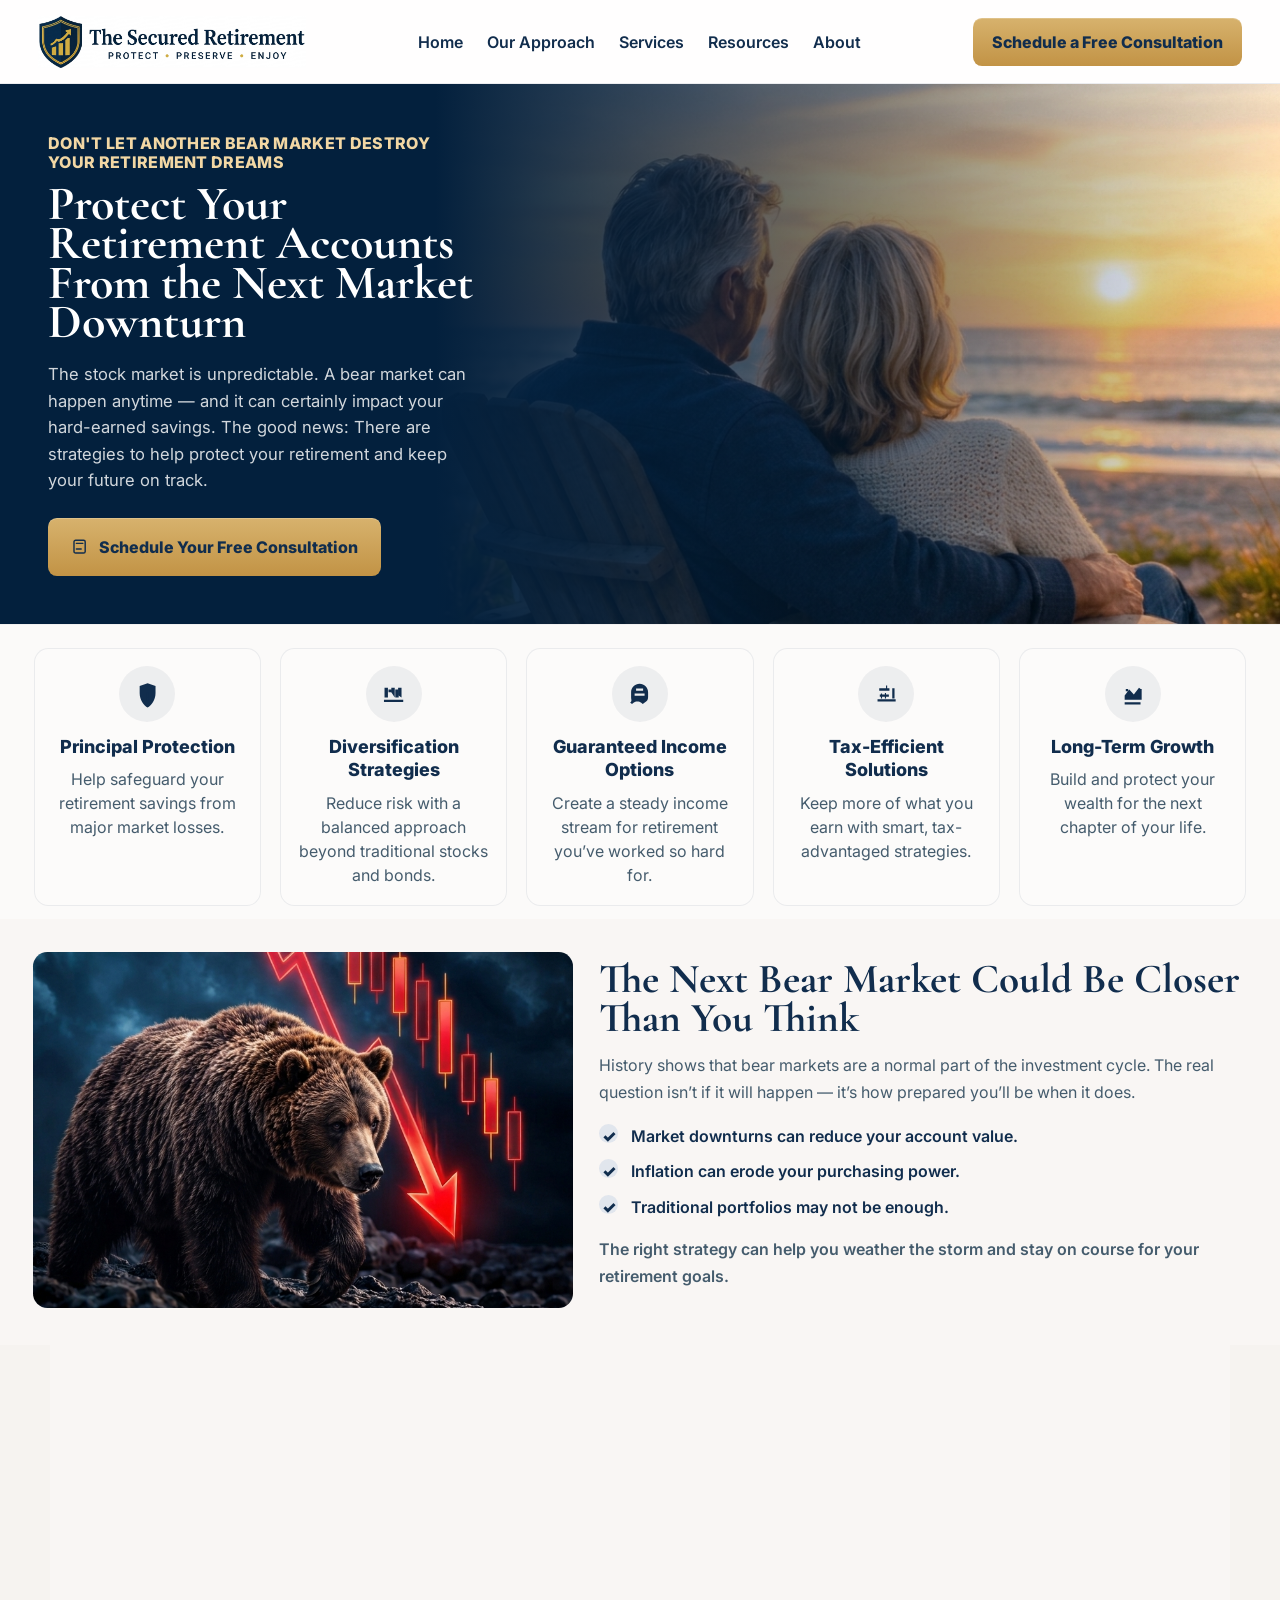
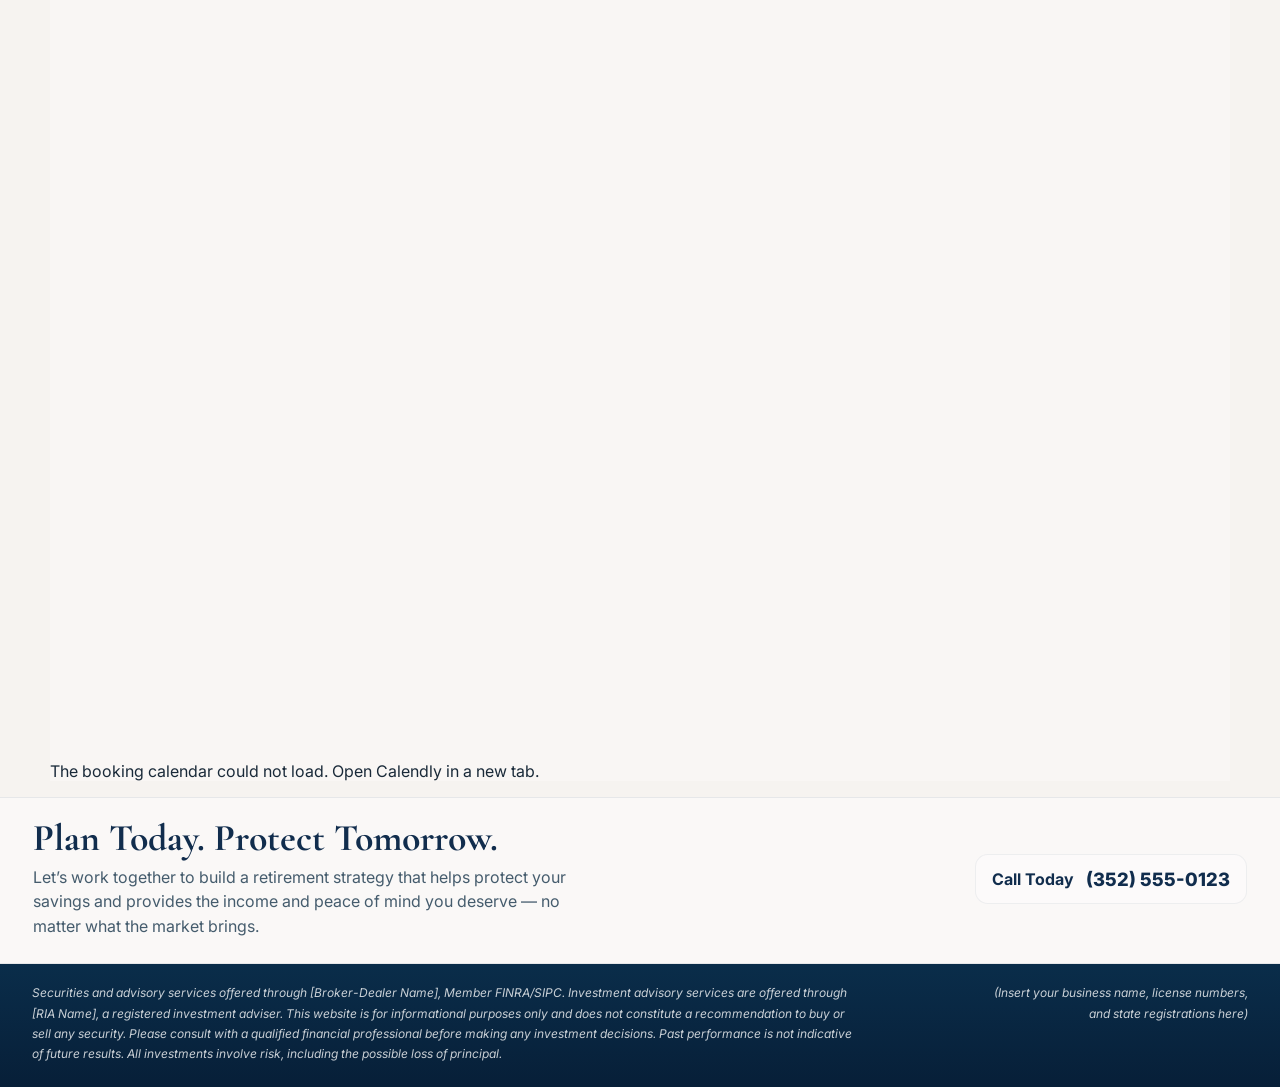
==== commit 11f115ee: "our approach" ====
--- a/index.html
+++ b/index.html
@@ -10,6 +10,13 @@
     />
     <link rel="preconnect" href="https://fonts.googleapis.com" />
     <link rel="preconnect" href="https://fonts.gstatic.com" crossorigin />
+    <link rel="preconnect" href="https://assets.calendly.com" crossorigin />
+    <link rel="preconnect" href="https://calendly.com" />
+    <link
+      rel="preload"
+      href="https://assets.calendly.com/assets/external/widget.js"
+      as="script"
+    />
     <link
       href="https://fonts.googleapis.com/css2?family=Cormorant+Garamond:wght@400;500;600;700&family=Inter:wght@400;500;600;700;800&display=swap"
       rel="stylesheet"
@@ -40,19 +47,18 @@
         </button>
 
         <nav class="main-nav" id="main-nav" aria-label="Main navigation">
-          <a href="#">Home</a>
-          <a href="#">Our Approach</a>
-          <a href="#">Services</a>
-          <a href="#">Resources</a>
-          <a href="#">About Us</a>
-          <a href="#">Contact</a>
+          <a href="index.html">Home</a>
+          <a href="our-approach.html">Our Approach</a>
+          <a href="index.html">Services</a>
+          <a href="index.html">Resources</a>
+          <a href="about.html">About</a>
         </nav>
 
         <a class="btn btn-primary btn-small" href="#lead-card">Schedule a Free Consultation</a>
       </header>
 
       <main>
-        <section class="hero" aria-label="Retirement planning hero section">
+        <section class="hero" id="home" aria-label="Retirement planning hero section">
           <div class="hero-photo-overlay" aria-hidden="true"></div>
           <div class="hero-content">
             <p class="eyebrow">DON'T LET ANOTHER BEAR MARKET DESTROY YOUR RETIREMENT DREAMS</p>
@@ -71,7 +77,7 @@
           </div>
         </section>
 
-        <section class="feature-strip" aria-label="Retirement protection features">
+        <section class="feature-strip" id="services" aria-label="Retirement protection features">
           <article class="feature-card">
             <div class="feature-icon">
               <svg viewBox="0 0 48 48"><path d="M24 4 38 9v12.5c0 11.9-7.7 21.4-14 25.5-6.3-4.1-14-13.6-14-25.5V9l14-5Zm0 10 8 3.2v7.3c0 7-4.4 12.9-8 15.8-3.6-2.9-8-8.8-8-15.8v-7.3L24 14Z"/><path d="M22 20h4v9h-4zm0 10h4v4h-4z"/></svg>
@@ -113,7 +119,7 @@
           </article>
         </section>
 
-        <section class="market-section" aria-label="Market risk information and consultation form">
+        <section class="market-section" id="approach" aria-label="Market risk information and consultation form">
           <div class="market-visual" aria-hidden="true"></div>
 
           <div class="market-copy">
@@ -132,14 +138,32 @@
               goals.
             </p>
           </div>
-
-          <!-- Calendly inline widget begin -->
-          <div id="lead-card" class="calendly-inline-widget" data-url="https://calendly.com/myfrsadvisors/drop-exit-strategy-1-on-1?hide_gdpr_banner=1" style="min-width:320px;height:700px;"></div>
-          <script type="text/javascript" src="https://assets.calendly.com/assets/external/widget.js" async></script>
-          <!-- Calendly inline widget end -->
-        </section>
-
-        <section class="contact-banner" aria-label="Phone and consultation callout">
+        </section>
+
+        <section class="lead-card-section" aria-label="Schedule a consultation">
+          <div
+            id="lead-card"
+            class="calendly-inline-widget"
+            data-url="https://calendly.com/myfrsadvisors/drop-exit-strategy-1-on-1?hide_gdpr_banner=1"
+            style="min-width:320px;height:1000px;"
+            aria-label="Consultation booking calendar"
+          ></div>
+          <p id="calendly-fallback" role="alert" hidden>
+            The booking calendar could not load.
+            <a
+              href="https://calendly.com/myfrsadvisors/drop-exit-strategy-1-on-1"
+              target="_blank"
+              rel="noopener noreferrer"
+            >Open Calendly in a new tab.</a>
+          </p>
+          <script
+            src="https://assets.calendly.com/assets/external/widget.js"
+            async
+            onerror="document.getElementById('calendly-fallback').hidden = false"
+          ></script>
+        </section>
+
+        <section class="contact-banner" id="contact" aria-label="Phone and consultation callout">
           <div class="banner-copy">
             <h2>Plan Today. Protect Tomorrow.</h2>
             <p>
@@ -173,16 +197,17 @@
       (function () {
         var toggle = document.querySelector(".menu-toggle");
         var nav = document.getElementById("main-nav");
-        if (!toggle || !nav) return;
-
-        toggle.addEventListener("click", function () {
-          var isOpen = nav.classList.toggle("is-open");
-          toggle.setAttribute("aria-expanded", isOpen ? "true" : "false");
-          toggle.setAttribute(
-            "aria-label",
-            isOpen ? "Close navigation menu" : "Open navigation menu"
-          );
-        });
+        if (toggle && nav) {
+          toggle.addEventListener("click", function () {
+            var isOpen = nav.classList.toggle("is-open");
+            toggle.setAttribute("aria-expanded", isOpen ? "true" : "false");
+            toggle.setAttribute(
+              "aria-label",
+              isOpen ? "Close navigation menu" : "Open navigation menu"
+            );
+          });
+        }
+
       })();
     </script>
   </body>
--- a/styles.css
+++ b/styles.css
@@ -293,7 +293,7 @@
 
 .market-section {
   display: grid;
-  grid-template-columns: 1.1fr 1.2fr 0.9fr;
+  grid-template-columns: 1fr 1.2fr;
   gap: 1.65rem;
   padding: 2.1rem 2.05rem 2.3rem;
   background: rgba(255, 255, 255, 0.26);
@@ -344,7 +344,7 @@
 }
 
 .check-list li::before {
-  content: "✓";
+  content: "\2713";
   position: absolute;
   left: 0;
   top: 0;
@@ -365,6 +365,14 @@
   line-height: 1.5;
   color: var(--navy);
   font-weight: 600;
+}
+
+.lead-card-section {
+  width: 100%;
+  max-width: 1180px;
+  margin: 0 auto;
+  padding: 0;
+  background: rgba(255, 255, 255, 0.26);
 }
 
 .lead-card {
@@ -749,6 +757,7 @@
   .market-visual {
     background: url("assets/market_bear_land.jpg") 60% 55% / cover no-repeat;
   }
+
 }
 
 @media (max-width: 920px) {
